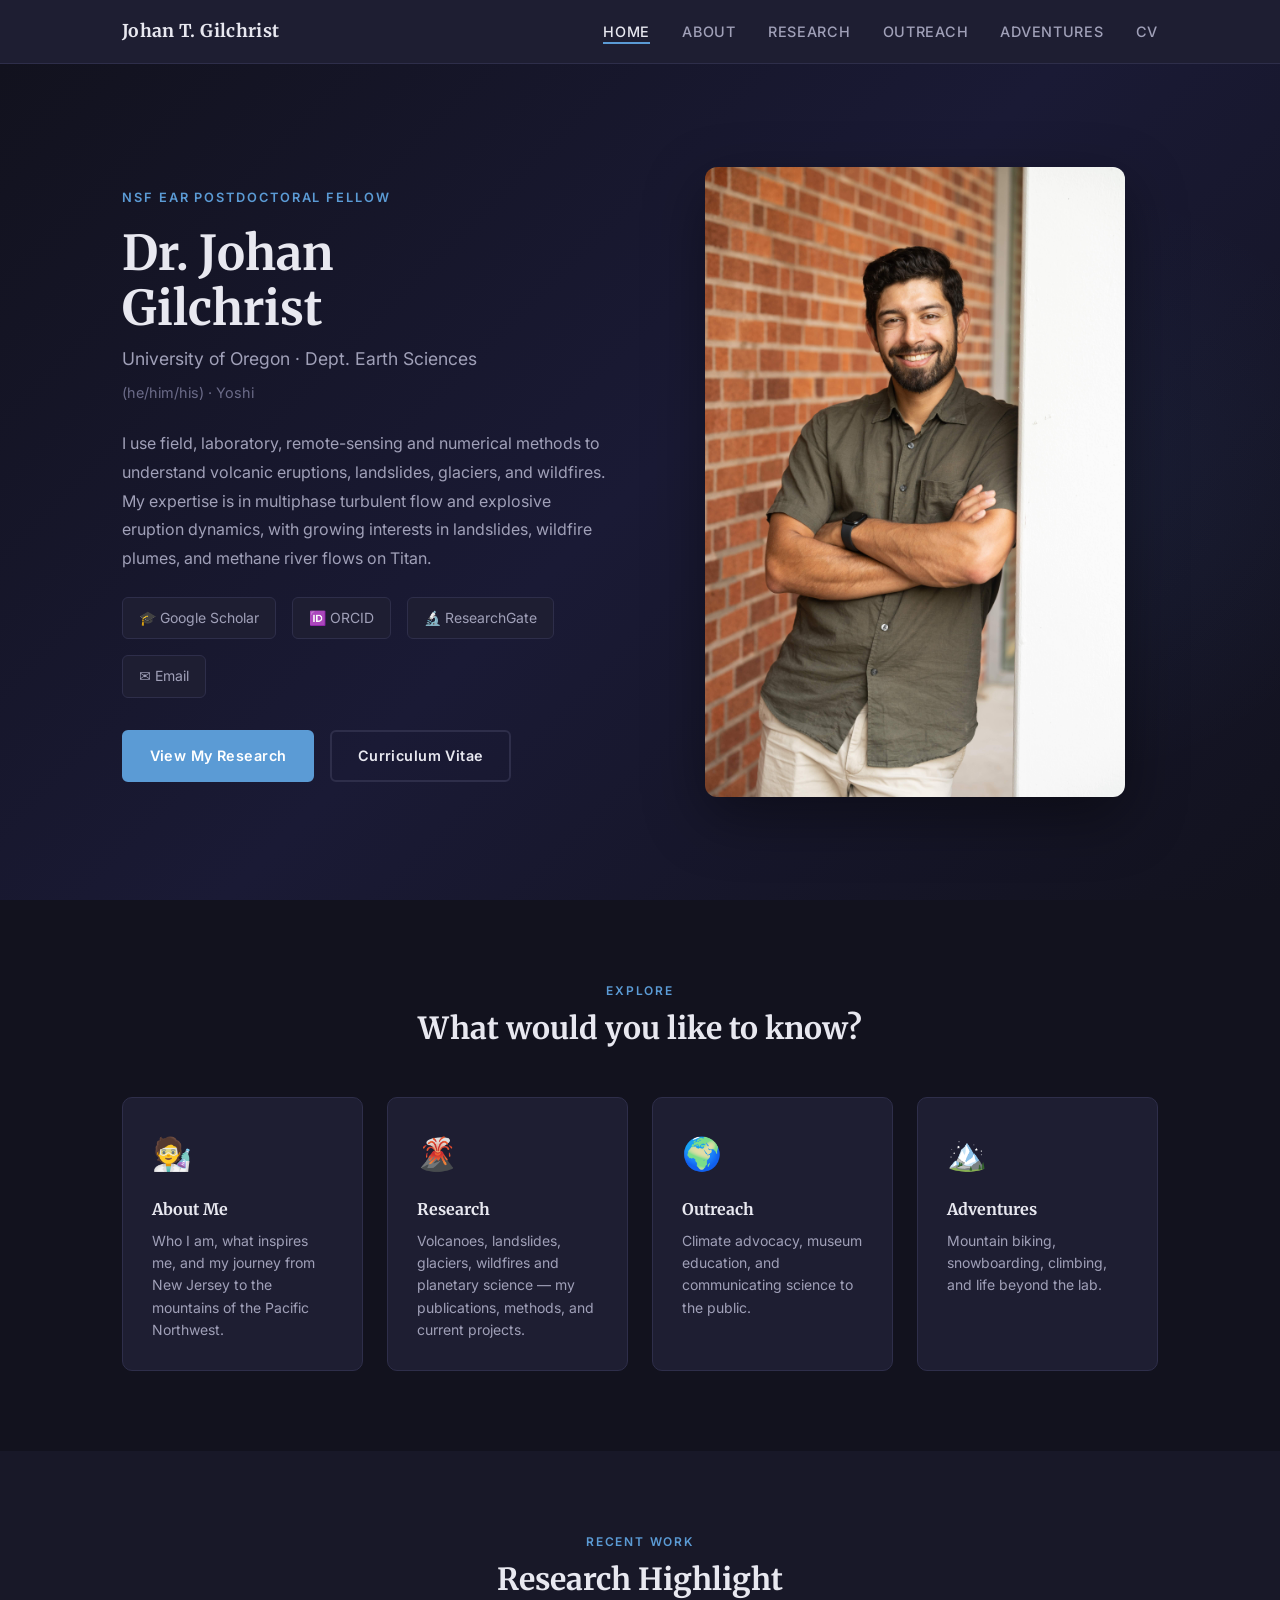
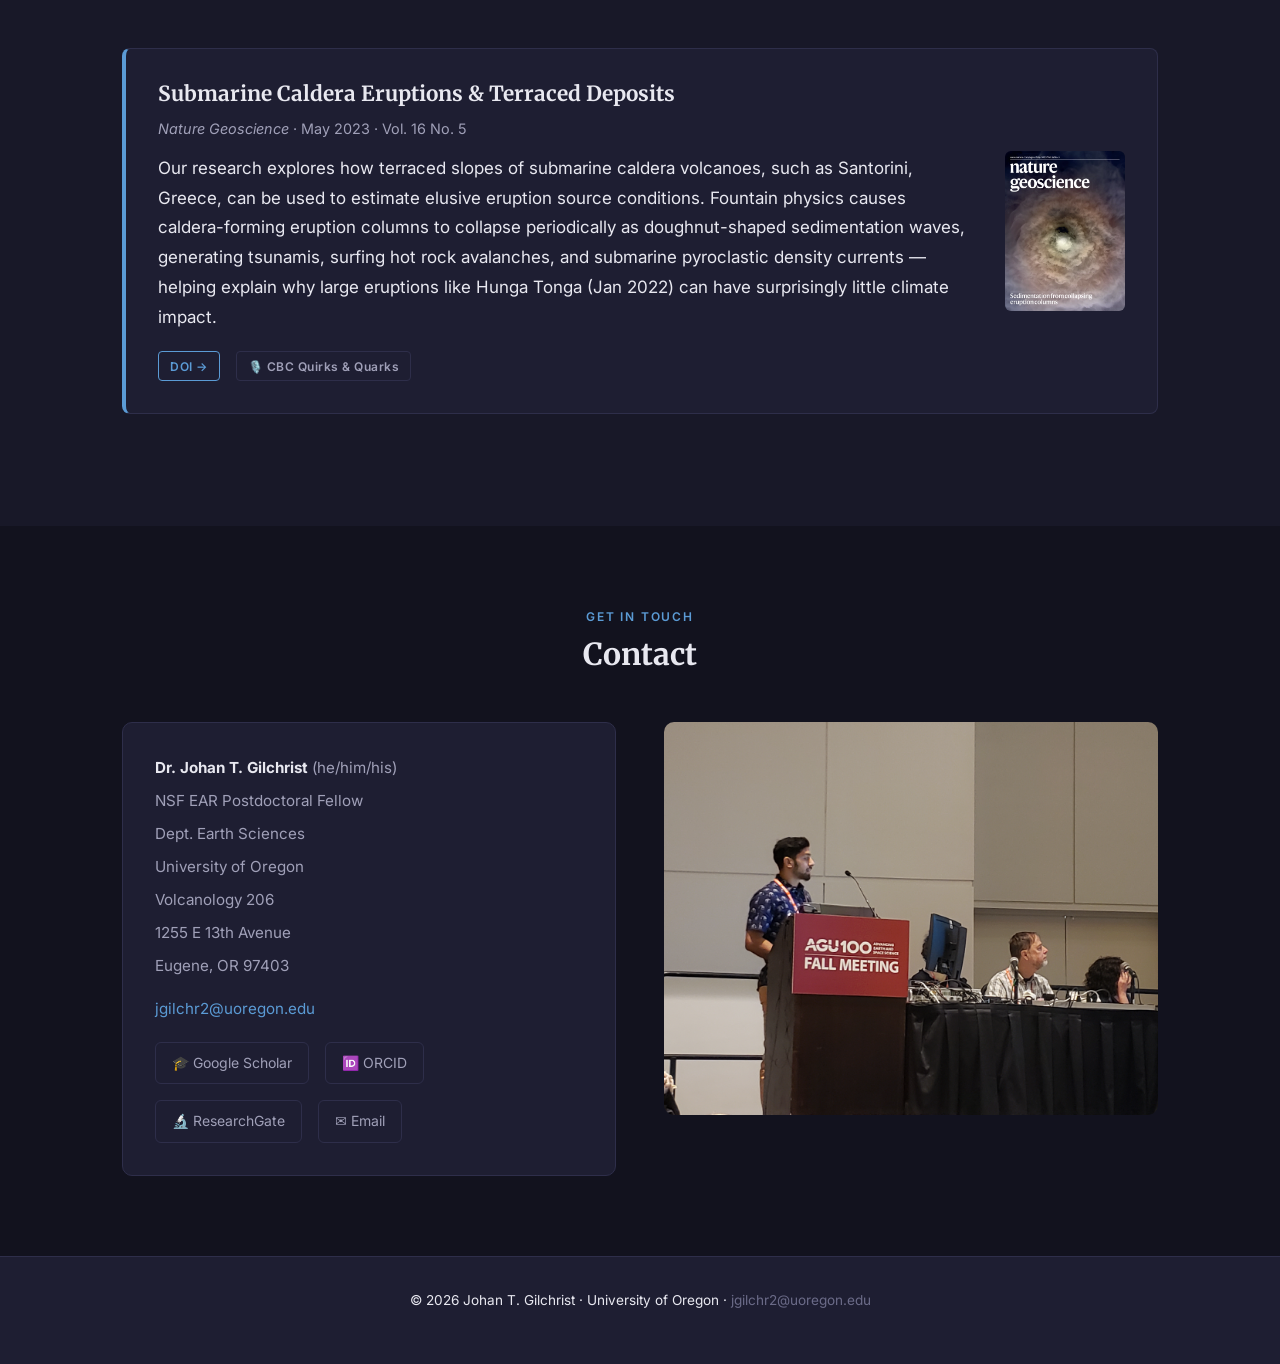
==== index.html @ 76ac452c "Initial website upload" ====
<!DOCTYPE html>
<!-- DOCTYPE tells the browser this is a modern HTML5 document -->
<html lang="en">

<head>
    <!-- The <head> is invisible to visitors — it contains metadata,
         font imports, and links to your CSS stylesheet. -->
    <meta charset="UTF-8">
    <!-- charset=UTF-8 means the page can display any character
         (accents, special symbols, etc.) correctly. -->

    <meta name="viewport" content="width=device-width, initial-scale=1.0">
    <!-- This line is ESSENTIAL for mobile devices. Without it,
         phones would display a tiny zoomed-out desktop version. -->

    <title>Johan T. Gilchrist | Geophysicist | University of Oregon</title>
    <!-- This appears in the browser tab and in Google search results. -->

    <meta name="description" content="Personal website of Dr. Johan T. Gilchrist, NSF EAR Postdoctoral Fellow at the University of Oregon. Research in volcanology, landslides, glaciers, wildfires and planetary science.">
    <!-- This description appears under your name in Google search results. -->

    <!-- Google Fonts — loads two typefaces from the web.
         Inter is clean and modern for body text.
         Merriweather is a readable serif for headings. -->
    <link rel="preconnect" href="https://fonts.googleapis.com">
    <link rel="preconnect" href="https://fonts.gstatic.com" crossorigin>
    <link href="https://fonts.googleapis.com/css2?family=Inter:wght@400;500;600&family=Merriweather:ital,wght@0,700;1,400&display=swap" rel="stylesheet">

    <!-- Your stylesheet — the href path is relative to this HTML file.
         assets/css/style.css means: go into the assets folder,
         then css folder, then load style.css. -->
    <link rel="stylesheet" href="assets/css/style.css">

    <!-- Fade-in animation style (small enough to keep inline here) -->
    <style>
        .fade-in { opacity: 0; transform: translateY(16px); transition: opacity 0.5s, transform 0.5s; }
        .fade-in.visible { opacity: 1; transform: none; }
    </style>
</head>

<body>

    <!-- ===================== NAVIGATION ===================== -->
    <!-- <nav> is a semantic HTML tag — it tells browsers and
         screen readers "this is the site navigation". -->
    <nav class="nav">
        <div class="nav__inner">
            <!-- The logo links back to the home page -->
            <a href="index.html" class="nav__logo">Johan T. Gilchrist</a>

            <!-- Hamburger button (only visible on mobile) -->
            <button class="nav__toggle" aria-label="Toggle navigation">
                <span></span><span></span><span></span>
            </button>

            <!-- <ul> = unordered list, <li> = list item -->
            <ul class="nav__links">
                <li><a href="index.html">Home</a></li>
                <li><a href="about.html">About</a></li>
                <li><a href="research.html">Research</a></li>
                <li><a href="outreach.html">Outreach</a></li>
                <li><a href="adventures.html">Adventures</a></li>
                <li><a href="cv.html">CV</a></li>
            </ul>
        </div>
    </nav>
    <!-- ====================================================== -->


    <!-- ===================== HERO SECTION =================== -->
    <!-- <main> wraps the primary content of the page — good
         for accessibility and SEO. -->
    <main>
        <section class="hero">
            <div class="hero__inner">

                <!-- LEFT COLUMN: Text -->
                <div class="hero__text">
                    <span class="label">NSF EAR Postdoctoral Fellow</span>

                    <h1>Dr. Johan<br>Gilchrist</h1>

                    <p class="subtitle">University of Oregon · Dept. Earth Sciences</p>
                    <p class="subtitle" style="color: var(--text-muted); font-size:0.9rem;">(he/him/his) · Yoshi</p>

                    <p class="bio">
                        I use field, laboratory, remote-sensing and numerical methods to understand
                        volcanic eruptions, landslides, glaciers, and wildfires.
                        My expertise is in multiphase turbulent flow and explosive eruption
                        dynamics, with growing interests in landslides,
                        wildfire plumes, and methane river flows on Titan.
                    </p>

                    <!-- Academic profile links -->
                    <div class="profile-links">
                        <a href="https://scholar.google.com/citations?user=lfhHC2cAAAAJ&hl=en&oi=ao" class="profile-link" target="_blank">
                            🎓 Google Scholar
                        </a>
                        <a href="https://orcid.org/0000-0001-9499-6942" class="profile-link" target="_blank">
                            🆔 ORCID
                        </a>
                        <a href="https://www.researchgate.net/profile/Johan-Gilchrist?ev=hdr_xprf" class="profile-link" target="_blank">
                            🔬 ResearchGate
                        </a>
                        <a href="mailto:jgilchr2@uoregon.edu" class="profile-link">
                            ✉️ Email
                        </a>
                    </div>

                    <div class="hero__cta">
                        <a href="research.html" class="btn btn-primary">View My Research</a>
                        <a href="cv.html" class="btn btn-outline">Curriculum Vitae</a>
                    </div>
                </div>

                <!-- RIGHT COLUMN: Photo -->
                <!-- 🔧 TO DO: Replace the src with your actual photo filename. -->
                <div class="hero__image">
                    <img src="assets/index/Lean_Headshot_UO_Aug2024_sml.jpg"
                         alt="Dr. Johan T. Gilchrist"
                         onerror="this.style.display='none'">
                    <!-- onerror hides the image if the file isn't found yet,
                         so the page still looks clean during development. -->
                </div>

            </div>
        </section>
        <!-- ====================================================== -->


        <!-- ===================== NAVIGATION CARDS ============== -->
        <!-- This section gives visitors a clear "where to go next"
             prompt — one of the key improvements from the review. -->
        <section class="section">
            <div class="container">
                <div class="section-header">
                    <span class="section-label">Explore</span>
                    <h2>What would you like to know?</h2>
                </div>

                <!-- card-grid uses CSS Grid to auto-arrange cards in columns.
                     Each <a> tag is both a link AND the card itself. -->
                <div class="card-grid">
                    <a href="about.html" class="card">
                        <div class="card__icon">🧑‍🔬</div>
                        <div class="card__title">About Me</div>
                        <p class="card__desc">Who I am, what inspires me, and my journey from New Jersey to the mountains of the Pacific Northwest.</p>
                    </a>

                    <a href="research.html" class="card">
                        <div class="card__icon">🌋</div>
                        <div class="card__title">Research</div>
                        <p class="card__desc">Volcanoes, landslides, glaciers, wildfires and planetary science — my publications, methods, and current projects.</p>
                    </a>

                    <a href="outreach.html" class="card">
                        <div class="card__icon">🌍</div>
                        <div class="card__title">Outreach</div>
                        <p class="card__desc">Climate advocacy, museum education, and communicating science to the public.</p>
                    </a>

                    <a href="adventures.html" class="card">
                        <div class="card__icon">🏔️</div>
                        <div class="card__title">Adventures</div>
                        <p class="card__desc">Mountain biking, snowboarding, climbing, and life beyond the lab.</p>
                    </a>
                </div>
            </div>
        </section>
        <!-- ====================================================== -->


        <!-- ===================== RESEARCH HIGHLIGHT ============= -->
        <section class="section section-alt">
            <div class="container">
                <div class="section-header">
                    <span class="section-label">Recent Work</span>
                    <h2>Research Highlight</h2>
                </div>

                <div class="highlight-box">
                    <div>
                        <h3 style="margin-bottom: 0.5rem;">Submarine Caldera Eruptions &amp; Terraced Deposits</h3>
                        <p style="color:var(--text-secondary); font-size:0.9rem; margin-bottom:0.8rem;">
                            <em>Nature Geoscience</em> · May 2023 · Vol. 16 No. 5
                        </p>
                        <p>
                            Our research explores how terraced slopes of submarine caldera volcanoes,
                            such as Santorini, Greece, can be used to estimate elusive eruption source
                            conditions. Fountain physics causes caldera-forming eruption columns to
                            collapse periodically as doughnut-shaped sedimentation waves, generating
                            tsunamis, surfing hot rock avalanches, and submarine pyroclastic density
                            currents — helping explain why large eruptions like Hunga Tonga (Jan 2022)
                            can have surprisingly little climate impact.
                        </p>
                        <div style="display:flex; gap:1rem; flex-wrap:wrap; margin-top:1rem;">
                            <!-- 🔧 TO DO: Replace # with the actual DOI link -->
                            <a href="https://doi.org/10.1038/s41561-023-01160-z" class="pub-badge doi" target="_blank">DOI →</a>
                            <a href="https://www.cbc.ca/radio/quirks/quirks-and-quarks-april-22-2023-1.6817336"
                               class="pub-badge" target="_blank">🎙️ CBC Quirks &amp; Quarks</a>
                        </div>
                    </div>
                    <!-- 🔧 TO DO: Replace with your Nature Geoscience cover image -->
                    <img src="assets/index/NatureGeoscience_SedimentationWavesCover.png"
                         alt="Nature Geoscience May 2023 cover"
                         class="highlight-box__img"
                         onerror="this.style.display='none'">
                </div>
            </div>
        </section>
        <!-- ====================================================== -->


        <!-- ===================== CONTACT ======================== -->
        <section class="section">
            <div class="container">
                <div class="section-header">
                    <span class="section-label">Get in Touch</span>
                    <h2>Contact</h2>
                </div>

                <div style="display: grid; grid-template-columns: 1fr 1fr; gap: 3rem; align-items:start;">
                    <div class="contact-info">
                        <p><strong>Dr. Johan T. Gilchrist</strong> (he/him/his)</p>
                        <p>NSF EAR Postdoctoral Fellow</p>
                        <p>Dept. Earth Sciences</p>
                        <p>University of Oregon</p>
                        <p>Volcanology 206</p>
                        <p>1255 E 13th Avenue</p>
                        <p>Eugene, OR 97403</p>
                        <p style="margin-top:1rem;">
                            <a href="mailto:jgilchr2@uoregon.edu">jgilchr2@uoregon.edu</a>
                        </p>
                        <div class="profile-links" style="margin-top:1.2rem;">
                            <a href="https://scholar.google.com/citations?user=lfhHC2cAAAAJ&hl=en&oi=ao" class="profile-link" target="_blank">
                            🎓 Google Scholar
                            </a>
                            <a href="https://orcid.org/0000-0001-9499-6942" class="profile-link" target="_blank">
                                🆔 ORCID
                            </a>
                            <a href="https://www.researchgate.net/profile/Johan-Gilchrist?ev=hdr_xprf" class="profile-link" target="_blank">
                                🔬 ResearchGate
                            </a>
                            <a href="mailto:jgilchr2@uoregon.edu" class="profile-link">
                                ✉️ Email
                            </a>
                        </div>
                    </div>

                    <div>
                        <img src="assets/index/Yoshi_AGU2019.png"
                             alt="Johan presenting at AGU 2019 Fall Meeting"
                             style="border-radius:10px;"
                             onerror="this.style.display='none'">
                    </div>
                </div>
            </div>
        </section>
        <!-- ====================================================== -->

    </main>


    <!-- ===================== FOOTER ========================= -->
    <footer class="footer">
        <p>© 2026 Johan T. Gilchrist · University of Oregon ·
            <a href="mailto:jgilchr2@uoregon.edu">jgilchr2@uoregon.edu</a>
        </p>
    </footer>
    <!-- ====================================================== -->


    <!-- JavaScript is loaded at the BOTTOM of the body.
         This is intentional — the HTML loads first so visitors
         see content immediately, then JS enhances it. -->
    <script src="assets/js/main.js"></script>

</body>
</html>
---- assets/css/style.css ----
/* ============================================================
   JOHAN GILCHRIST — Personal Website Stylesheet
   ============================================================
   CSS works in "rules" — each rule picks an element (called a
   "selector") and sets properties on it. For example:
       body { background-color: #1c1c2e; }
   picks the whole page body and sets its background color.
   ============================================================ */

/* --- 1. GLOBAL DEFAULTS ---
   These apply to every single element on every page.
   The * selector means "everything". Box-sizing: border-box
   makes sizing more predictable (padding doesn't add extra width). */
*, *::before, *::after {
    box-sizing: border-box;
    margin: 0;
    padding: 0;
}

/* --- 2. ROOT VARIABLES ---
   CSS variables (--variable-name) let you define colors/sizes
   once and reuse them everywhere. Change one line here →
   updates the whole site. */
:root {
    --bg-dark:       #12121e;   /* main page background */
    --bg-card:       #1e1e32;   /* cards, nav background */
    --bg-section:    #181828;   /* alternating sections */
    --accent:        #5b9bd5;   /* links, highlights (blue) */
    --accent-hover:  #7db8e8;   /* accent on hover */
    --text-primary:  #e8e8f0;   /* main body text */
    --text-secondary:#a0a0b8;   /* subtitles, captions */
    --text-muted:    #6b6b88;   /* very subtle text */
    --border:        #2e2e4a;   /* subtle dividing lines */
    --shadow:        rgba(0, 0, 0, 0.4);

    --font-body:     'Inter', system-ui, -apple-system, sans-serif;
    --font-heading:  'Merriweather', Georgia, serif;

    --max-width:     1100px;    /* max content width */
    --nav-height:    64px;
}

/* --- 3. BASE ELEMENTS --- */
html {
    scroll-behavior: smooth; /* smooth scrolling when clicking anchor links */
}

body {
    background-color: var(--bg-dark);
    color: var(--text-primary);
    font-family: var(--font-body);
    font-size: 17px;
    line-height: 1.75;
    /* Note: NO text-align: justify — we use the default (left)
       for better readability. Justified text creates uneven
       word spacing ("rivers of white space"). */
}

h1, h2, h3, h4 {
    font-family: var(--font-heading);
    font-weight: 700;
    line-height: 1.3;
    color: var(--text-primary);
}

h1 { font-size: 2.6rem; }
h2 { font-size: 1.9rem; margin-bottom: 1rem; }
h3 { font-size: 1.3rem; margin-bottom: 0.5rem; }

p {
    margin-bottom: 1.2rem;
    color: var(--text-primary);
}

a {
    color: var(--accent);
    text-decoration: none;
    transition: color 0.2s; /* smooth color change on hover */
}
a:hover {
    color: var(--accent-hover);
    text-decoration: underline;
}

img {
    max-width: 100%;    /* images never overflow their container */
    height: auto;
    display: block;
    border-radius: 6px;
}

/* --- 4. LAYOUT UTILITIES ---
   .container limits content width and centers it. */
.container {
    max-width: var(--max-width);
    margin: 0 auto;
    padding: 0 2rem;
}

.section {
    padding: 5rem 0;
}

.section-alt {
    background-color: var(--bg-section);
}

/* --- 5. NAVIGATION ---
   position: sticky keeps the nav visible as you scroll.
   z-index: 100 keeps it above other content. */
.nav {
    position: sticky;
    top: 0;
    z-index: 100;
    background-color: var(--bg-card);
    border-bottom: 1px solid var(--border);
    height: var(--nav-height);
    display: flex;
    align-items: center;
}

.nav__inner {
    max-width: var(--max-width);
    margin: 0 auto;
    padding: 0 2rem;
    width: 100%;
    display: flex;
    justify-content: space-between; /* logo left, links right */
    align-items: center;
}

.nav__logo {
    font-family: var(--font-heading);
    font-size: 1.1rem;
    color: var(--text-primary);
    text-decoration: none;
    font-weight: 700;
    letter-spacing: 0.02em;
}
.nav__logo:hover { color: var(--accent); text-decoration: none; }

.nav__links {
    display: flex;
    list-style: none;
    gap: 2rem;
}

.nav__links a {
    color: var(--text-secondary);
    font-size: 0.9rem;
    letter-spacing: 0.05em;
    text-transform: uppercase;
    font-weight: 500;
    padding-bottom: 2px;
    border-bottom: 2px solid transparent;
    transition: color 0.2s, border-color 0.2s;
    text-decoration: none;
}

.nav__links a:hover,
.nav__links a.active {
    color: var(--text-primary);
    border-bottom-color: var(--accent);
    text-decoration: none;
}

/* Hamburger menu button (hidden on desktop) */
.nav__toggle {
    display: none;
    background: none;
    border: none;
    cursor: pointer;
    padding: 4px;
}
.nav__toggle span {
    display: block;
    width: 24px;
    height: 2px;
    background: var(--text-primary);
    margin: 5px 0;
    transition: transform 0.3s, opacity 0.3s;
}

/* --- 6. HERO SECTION (home page top) --- */
.hero {
    min-height: calc(100vh - var(--nav-height));
    display: flex;
    align-items: center;
    background: linear-gradient(135deg, #12121e 0%, #1a1a35 50%, #12121e 100%);
    position: relative;
    overflow: hidden;
}

/* Subtle decorative background circle */
.hero::before {
    content: '';
    position: absolute;
    width: 600px;
    height: 600px;
    border-radius: 50%;
    background: radial-gradient(circle, rgba(91,155,213,0.06) 0%, transparent 70%);
    right: -100px;
    top: 50%;
    transform: translateY(-50%);
    pointer-events: none;
}

.hero__inner {
    display: grid;
    grid-template-columns: 1fr 1fr; /* two equal columns */
    gap: 4rem;
    align-items: center;
    max-width: var(--max-width);
    margin: 0 auto;
    padding: 4rem 2rem;
}

.hero__text .label {
    display: inline-block;
    font-size: 0.8rem;
    letter-spacing: 0.15em;
    text-transform: uppercase;
    color: var(--accent);
    margin-bottom: 1rem;
    font-weight: 600;
}

.hero__text h1 {
    font-size: 3rem;
    margin-bottom: 0.5rem;
    line-height: 1.15;
}

.hero__text .subtitle {
    font-size: 1.1rem;
    color: var(--text-secondary);
    margin-bottom: 0.3rem;
}

.hero__text .bio {
    margin-top: 1.5rem;
    font-size: 1rem;
    color: var(--text-secondary);
    line-height: 1.8;
}

.hero__cta {
    display: flex;
    gap: 1rem;
    margin-top: 2rem;
    flex-wrap: wrap;
}

.hero__image {
    position: relative;
}

.hero__image img {
    width: 100%;
    max-width: 420px;
    border-radius: 12px;
    box-shadow: 0 20px 60px var(--shadow);
    margin: 0 auto;
}

/* --- 7. BUTTONS --- */
.btn {
    display: inline-block;
    padding: 0.7rem 1.6rem;
    border-radius: 6px;
    font-size: 0.9rem;
    font-weight: 600;
    letter-spacing: 0.03em;
    cursor: pointer;
    transition: all 0.2s;
    text-decoration: none;
}

.btn-primary {
    background-color: var(--accent);
    color: #fff;
    border: 2px solid var(--accent);
}
.btn-primary:hover {
    background-color: var(--accent-hover);
    border-color: var(--accent-hover);
    color: #fff;
    text-decoration: none;
    transform: translateY(-1px);
    box-shadow: 0 4px 15px rgba(91,155,213,0.3);
}

.btn-outline {
    background: transparent;
    color: var(--text-primary);
    border: 2px solid var(--border);
}
.btn-outline:hover {
    border-color: var(--accent);
    color: var(--accent);
    text-decoration: none;
    transform: translateY(-1px);
}

/* --- 8. CARDS (used for nav cards on home, research items, etc.) --- */
.card-grid {
    display: grid;
    grid-template-columns: repeat(auto-fit, minmax(240px, 1fr));
    gap: 1.5rem;
    margin-top: 2rem;
}

.card {
    background-color: var(--bg-card);
    border: 1px solid var(--border);
    border-radius: 10px;
    padding: 1.8rem;
    transition: transform 0.2s, border-color 0.2s, box-shadow 0.2s;
    text-decoration: none;
    display: block;
    color: var(--text-primary);
}
.card:hover {
    transform: translateY(-3px);
    border-color: var(--accent);
    box-shadow: 0 8px 30px var(--shadow);
    text-decoration: none;
    color: var(--text-primary);
}

.card__icon {
    font-size: 2rem;
    margin-bottom: 0.8rem;
}

.card__title {
    font-size: 1rem;
    font-weight: 700;
    margin-bottom: 0.4rem;
    font-family: var(--font-heading);
}

.card__desc {
    font-size: 0.875rem;
    color: var(--text-secondary);
    line-height: 1.6;
    margin: 0;
}

/* --- 9. SECTION HEADINGS --- */
.section-header {
    text-align: center;
    margin-bottom: 3rem;
}

.section-header h2 {
    margin-bottom: 0.5rem;
}

.section-header p {
    color: var(--text-secondary);
    max-width: 600px;
    margin: 0 auto;
}

.section-label {
    display: block;
    font-size: 0.75rem;
    letter-spacing: 0.15em;
    text-transform: uppercase;
    color: var(--accent);
    font-weight: 600;
    margin-bottom: 0.5rem;
}

/* --- 10. HIGHLIGHT BOX (e.g. research publication) --- */
.highlight-box {
    background: var(--bg-card);
    border: 1px solid var(--border);
    border-left: 4px solid var(--accent);
    border-radius: 8px;
    padding: 2rem;
    display: grid;
    grid-template-columns: 1fr auto;
    gap: 2rem;
    align-items: center;
    margin-bottom: 2rem;
}

.highlight-box__img {
    width: 120px;
    border-radius: 6px;
}

/* --- 11. PUBLICATIONS LIST --- */
.pub-list {
    list-style: none;
    padding: 0;
}

.pub-item {
    background: var(--bg-card);
    border: 1px solid var(--border);
    border-radius: 8px;
    padding: 1.5rem;
    margin-bottom: 1rem;
    transition: border-color 0.2s;
}

.pub-item:hover {
    border-color: var(--accent);
}

.pub-item__title {
    font-weight: 600;
    color: var(--text-primary);
    margin-bottom: 0.3rem;
    line-height: 1.4;
}

.pub-item__authors {
    font-size: 0.875rem;
    color: var(--text-secondary);
    margin-bottom: 0.3rem;
}

.pub-item__journal {
    font-size: 0.875rem;
    color: var(--accent);
    font-style: italic;
    margin-bottom: 0.5rem;
}

.pub-item__links {
    display: flex;
    gap: 0.8rem;
    flex-wrap: wrap;
}

.pub-badge {
    display: inline-block;
    padding: 0.2rem 0.7rem;
    border-radius: 4px;
    font-size: 0.75rem;
    font-weight: 600;
    letter-spacing: 0.04em;
    text-decoration: none;
    border: 1px solid var(--border);
    color: var(--text-secondary);
    transition: all 0.2s;
}

.pub-badge:hover {
    border-color: var(--accent);
    color: var(--accent);
    text-decoration: none;
}

.pub-badge.doi { border-color: var(--accent); color: var(--accent); }

/* --- 12. PROFILE LINKS (Google Scholar, ORCID, etc.) --- */
.profile-links {
    display: flex;
    gap: 1rem;
    flex-wrap: wrap;
    margin-top: 1.5rem;
}

.profile-link {
    display: inline-flex;
    align-items: center;
    gap: 0.4rem;
    padding: 0.5rem 1rem;
    background: var(--bg-card);
    border: 1px solid var(--border);
    border-radius: 6px;
    font-size: 0.875rem;
    color: var(--text-secondary);
    text-decoration: none;
    transition: all 0.2s;
}

.profile-link:hover {
    border-color: var(--accent);
    color: var(--accent);
    text-decoration: none;
}

/* --- 13. PHOTO GRID (adventures page) --- */
.photo-grid {
    display: grid;
    grid-template-columns: repeat(2, 1fr);
    gap: 1.2rem;
}

.photo-grid__item img {
    width: 100%;
    height: 280px;
    object-fit: cover; /* crops image to fill space without stretching */
    border-radius: 8px;
}

.photo-grid__caption {
    font-size: 0.8rem;
    color: var(--text-muted);
    margin-top: 0.4rem;
    line-height: 1.5;
}

/* --- 14. QUOTE BLOCK --- */
blockquote {
    border-left: 4px solid var(--accent);
    padding: 1rem 1.5rem;
    margin: 2rem 0;
    background: var(--bg-card);
    border-radius: 0 8px 8px 0;
}

blockquote p {
    font-size: 1.1rem;
    font-style: italic;
    color: var(--text-primary);
    margin-bottom: 0.5rem;
}

blockquote cite {
    font-size: 0.875rem;
    color: var(--text-muted);
    font-style: normal;
}

/* --- 15. TWO-COLUMN TEXT+IMAGE LAYOUT --- */
.content-grid {
    display: grid;
    grid-template-columns: 1fr 1fr;
    gap: 3rem;
    align-items: start;
    margin-bottom: 3rem;
}

.content-grid.reverse {
    direction: rtl; /* flips column order for alternating layout */
}

.content-grid.reverse > * {
    direction: ltr; /* restore normal text direction inside */
}

/* --- 16. CONTACT SECTION --- */
.contact-info {
    background: var(--bg-card);
    border: 1px solid var(--border);
    border-radius: 10px;
    padding: 2rem;
    max-width: 500px;
}

.contact-info p {
    margin-bottom: 0.4rem;
    color: var(--text-secondary);
    font-size: 0.95rem;
}

.contact-info strong {
    color: var(--text-primary);
}

/* --- 17. FOOTER --- */
.footer {
    background: var(--bg-card);
    border-top: 1px solid var(--border);
    padding: 2rem;
    text-align: center;
    color: var(--text-muted);
    font-size: 0.85rem;
}

.footer a { color: var(--text-muted); }
.footer a:hover { color: var(--accent); text-decoration: none; }

/* --- 18. RESPONSIVE (MOBILE) ---
   @media rules apply styles ONLY when the screen is smaller
   than the specified width. This makes the site look good
   on phones too. */
@media (max-width: 768px) {
    h1 { font-size: 2rem; }
    h2 { font-size: 1.5rem; }

    .hero__inner {
        grid-template-columns: 1fr; /* stack vertically on mobile */
        gap: 2rem;
        text-align: center;
    }

    .hero__image { order: -1; } /* photo above text on mobile */

    .hero__text h1 { font-size: 2.2rem; }

    .hero__cta { justify-content: center; }

    .content-grid {
        grid-template-columns: 1fr;
    }

    .photo-grid {
        grid-template-columns: 1fr;
    }

    .highlight-box {
        grid-template-columns: 1fr;
    }

    /* Mobile nav */
    .nav__links {
        display: none;
        position: absolute;
        top: var(--nav-height);
        left: 0;
        right: 0;
        background: var(--bg-card);
        flex-direction: column;
        gap: 0;
        border-bottom: 1px solid var(--border);
    }

    .nav__links.open {
        display: flex;
    }

    .nav__links li a {
        display: block;
        padding: 1rem 2rem;
        border-bottom: 1px solid var(--border);
    }

    .nav__toggle { display: block; }
}
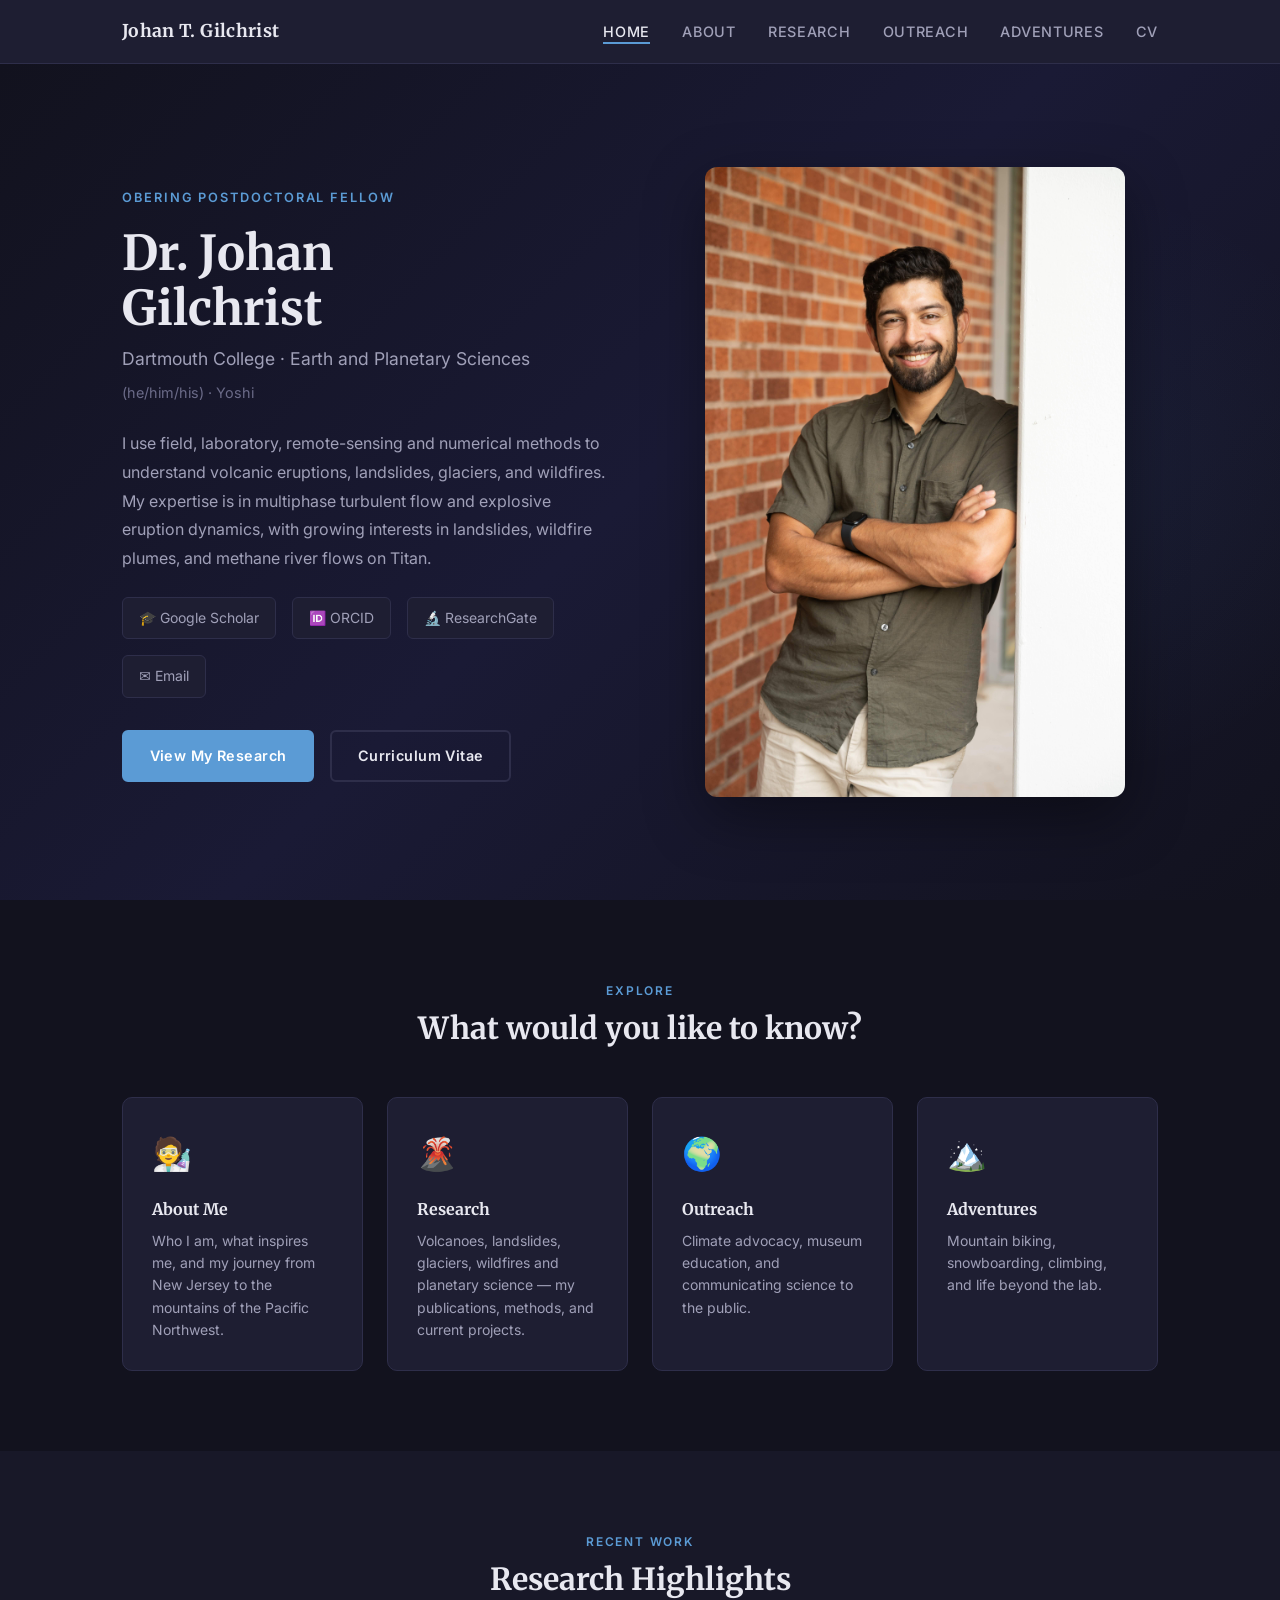
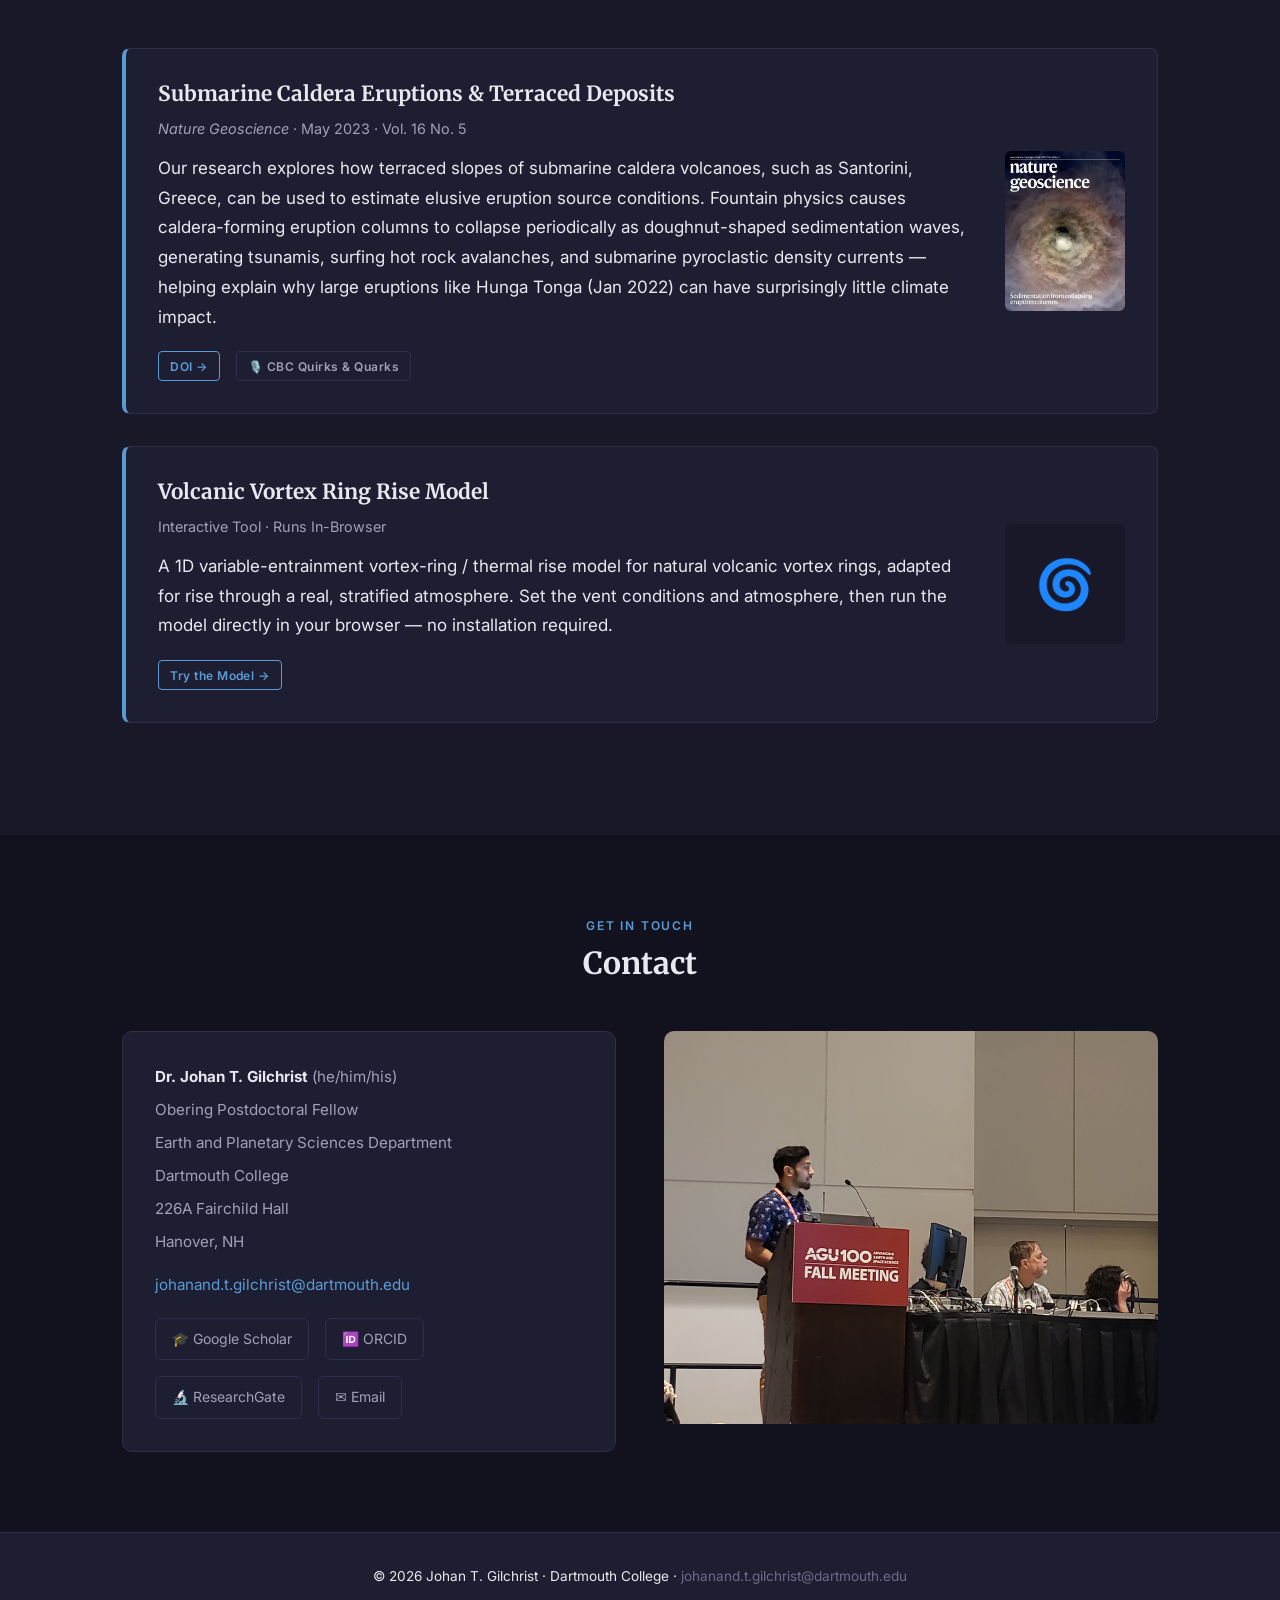
==== commit f1158fc1: "Update institution to Dartmouth and highlight VVR model on homepage" ====
--- a/index.html
+++ b/index.html
@@ -13,10 +13,10 @@
     <!-- This line is ESSENTIAL for mobile devices. Without it,
          phones would display a tiny zoomed-out desktop version. -->
 
-    <title>Johan T. Gilchrist | Geophysicist | University of Oregon</title>
+    <title>Johan T. Gilchrist | Geophysicist | Dartmouth College</title>
     <!-- This appears in the browser tab and in Google search results. -->
 
-    <meta name="description" content="Personal website of Dr. Johan T. Gilchrist, NSF EAR Postdoctoral Fellow at the University of Oregon. Research in volcanology, landslides, glaciers, wildfires and planetary science.">
+    <meta name="description" content="Personal website of Dr. Johan T. Gilchrist, Obering Postdoctoral Fellow at Dartmouth College. Research in volcanology, landslides, glaciers, wildfires and planetary science.">
     <!-- This description appears under your name in Google search results. -->
 
     <!-- Google Fonts — loads two typefaces from the web.
@@ -76,11 +76,11 @@
 
                 <!-- LEFT COLUMN: Text -->
                 <div class="hero__text">
-                    <span class="label">NSF EAR Postdoctoral Fellow</span>
+                    <span class="label">Obering Postdoctoral Fellow</span>
 
                     <h1>Dr. Johan<br>Gilchrist</h1>
 
-                    <p class="subtitle">University of Oregon · Dept. Earth Sciences</p>
+                    <p class="subtitle">Dartmouth College · Earth and Planetary Sciences</p>
                     <p class="subtitle" style="color: var(--text-muted); font-size:0.9rem;">(he/him/his) · Yoshi</p>
 
                     <p class="bio">
@@ -102,7 +102,7 @@
                         <a href="https://www.researchgate.net/profile/Johan-Gilchrist?ev=hdr_xprf" class="profile-link" target="_blank">
                             🔬 ResearchGate
                         </a>
-                        <a href="mailto:jgilchr2@uoregon.edu" class="profile-link">
+                        <a href="mailto:johanand.t.gilchrist@dartmouth.edu" class="profile-link">
                             ✉️ Email
                         </a>
                     </div>
@@ -175,7 +175,7 @@
             <div class="container">
                 <div class="section-header">
                     <span class="section-label">Recent Work</span>
-                    <h2>Research Highlight</h2>
+                    <h2>Research Highlights</h2>
                 </div>
 
                 <div class="highlight-box">
@@ -206,6 +206,27 @@
                          class="highlight-box__img"
                          onerror="this.style.display='none'">
                 </div>
+
+                <div class="highlight-box">
+                    <div>
+                        <h3 style="margin-bottom: 0.5rem;">Volcanic Vortex Ring Rise Model</h3>
+                        <p style="color:var(--text-secondary); font-size:0.9rem; margin-bottom:0.8rem;">
+                            Interactive Tool · Runs In-Browser
+                        </p>
+                        <p>
+                            A 1D variable-entrainment vortex-ring / thermal rise model for natural
+                            volcanic vortex rings, adapted for rise through a real, stratified
+                            atmosphere. Set the vent conditions and atmosphere, then run the model
+                            directly in your browser — no installation required.
+                        </p>
+                        <div style="display:flex; gap:1rem; flex-wrap:wrap; margin-top:1rem;">
+                            <a href="research/Volcanology/VolcanicVortexRingModel/model.html" class="pub-badge doi">Try the Model →</a>
+                        </div>
+                    </div>
+                    <div class="highlight-box__img" style="width:120px; height:120px; display:flex; align-items:center; justify-content:center; font-size:3rem; background:var(--bg-section); border-radius:6px;">
+                        🌀
+                    </div>
+                </div>
             </div>
         </section>
         <!-- ====================================================== -->
@@ -222,14 +243,13 @@
                 <div style="display: grid; grid-template-columns: 1fr 1fr; gap: 3rem; align-items:start;">
                     <div class="contact-info">
                         <p><strong>Dr. Johan T. Gilchrist</strong> (he/him/his)</p>
-                        <p>NSF EAR Postdoctoral Fellow</p>
-                        <p>Dept. Earth Sciences</p>
-                        <p>University of Oregon</p>
-                        <p>Volcanology 206</p>
-                        <p>1255 E 13th Avenue</p>
-                        <p>Eugene, OR 97403</p>
+                        <p>Obering Postdoctoral Fellow</p>
+                        <p>Earth and Planetary Sciences Department</p>
+                        <p>Dartmouth College</p>
+                        <p>226A Fairchild Hall</p>
+                        <p>Hanover, NH</p>
                         <p style="margin-top:1rem;">
-                            <a href="mailto:jgilchr2@uoregon.edu">jgilchr2@uoregon.edu</a>
+                            <a href="mailto:johanand.t.gilchrist@dartmouth.edu">johanand.t.gilchrist@dartmouth.edu</a>
                         </p>
                         <div class="profile-links" style="margin-top:1.2rem;">
                             <a href="https://scholar.google.com/citations?user=lfhHC2cAAAAJ&hl=en&oi=ao" class="profile-link" target="_blank">
@@ -241,7 +261,7 @@
                             <a href="https://www.researchgate.net/profile/Johan-Gilchrist?ev=hdr_xprf" class="profile-link" target="_blank">
                                 🔬 ResearchGate
                             </a>
-                            <a href="mailto:jgilchr2@uoregon.edu" class="profile-link">
+                            <a href="mailto:johanand.t.gilchrist@dartmouth.edu" class="profile-link">
                                 ✉️ Email
                             </a>
                         </div>
@@ -263,8 +283,8 @@
 
     <!-- ===================== FOOTER ========================= -->
     <footer class="footer">
-        <p>© 2026 Johan T. Gilchrist · University of Oregon ·
-            <a href="mailto:jgilchr2@uoregon.edu">jgilchr2@uoregon.edu</a>
+        <p>© 2026 Johan T. Gilchrist · Dartmouth College ·
+            <a href="mailto:johanand.t.gilchrist@dartmouth.edu">johanand.t.gilchrist@dartmouth.edu</a>
         </p>
     </footer>
     <!-- ====================================================== -->
--- a/assets/css/style.css
+++ b/assets/css/style.css
@@ -89,6 +89,10 @@
     border-radius: 6px;
 }
 
+figcaption {
+    font-size: 0.9rem;
+}
+
 /* --- 4. LAYOUT UTILITIES ---
    .container limits content width and centers it. */
 .container {
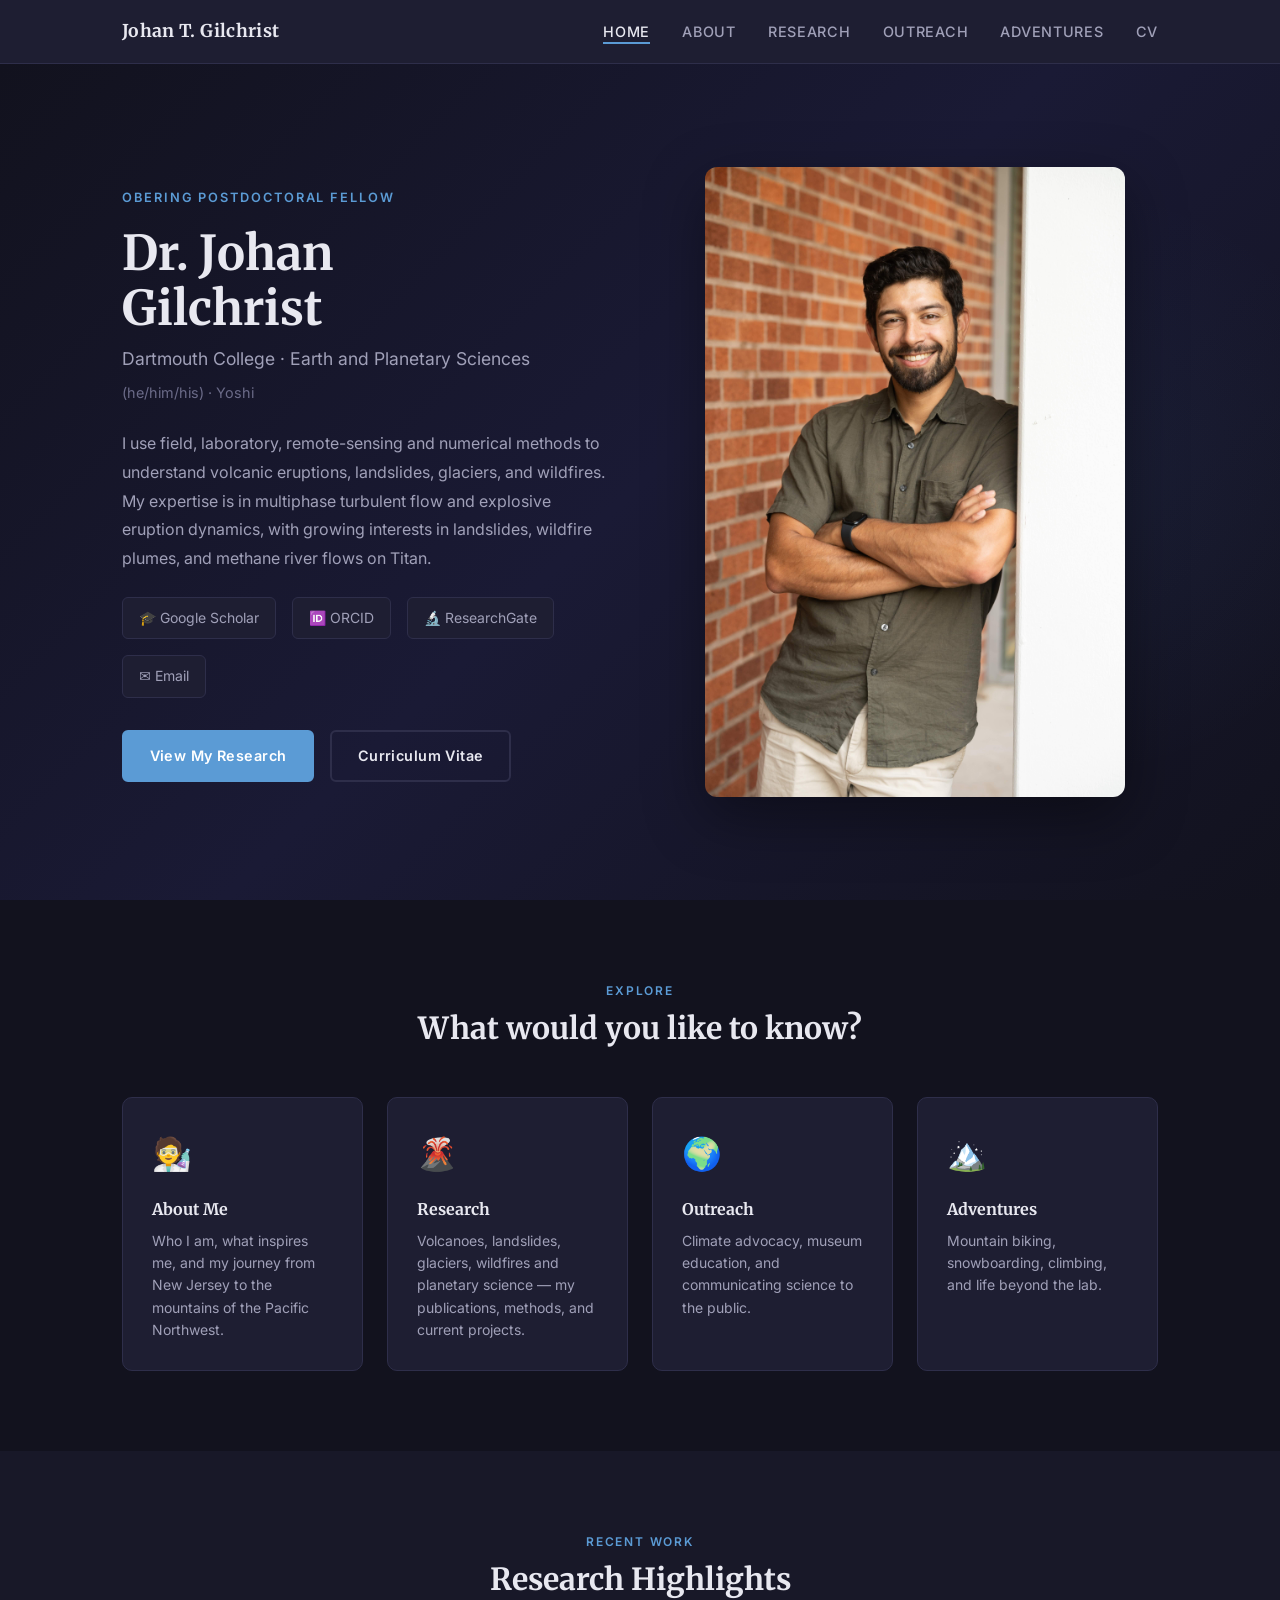
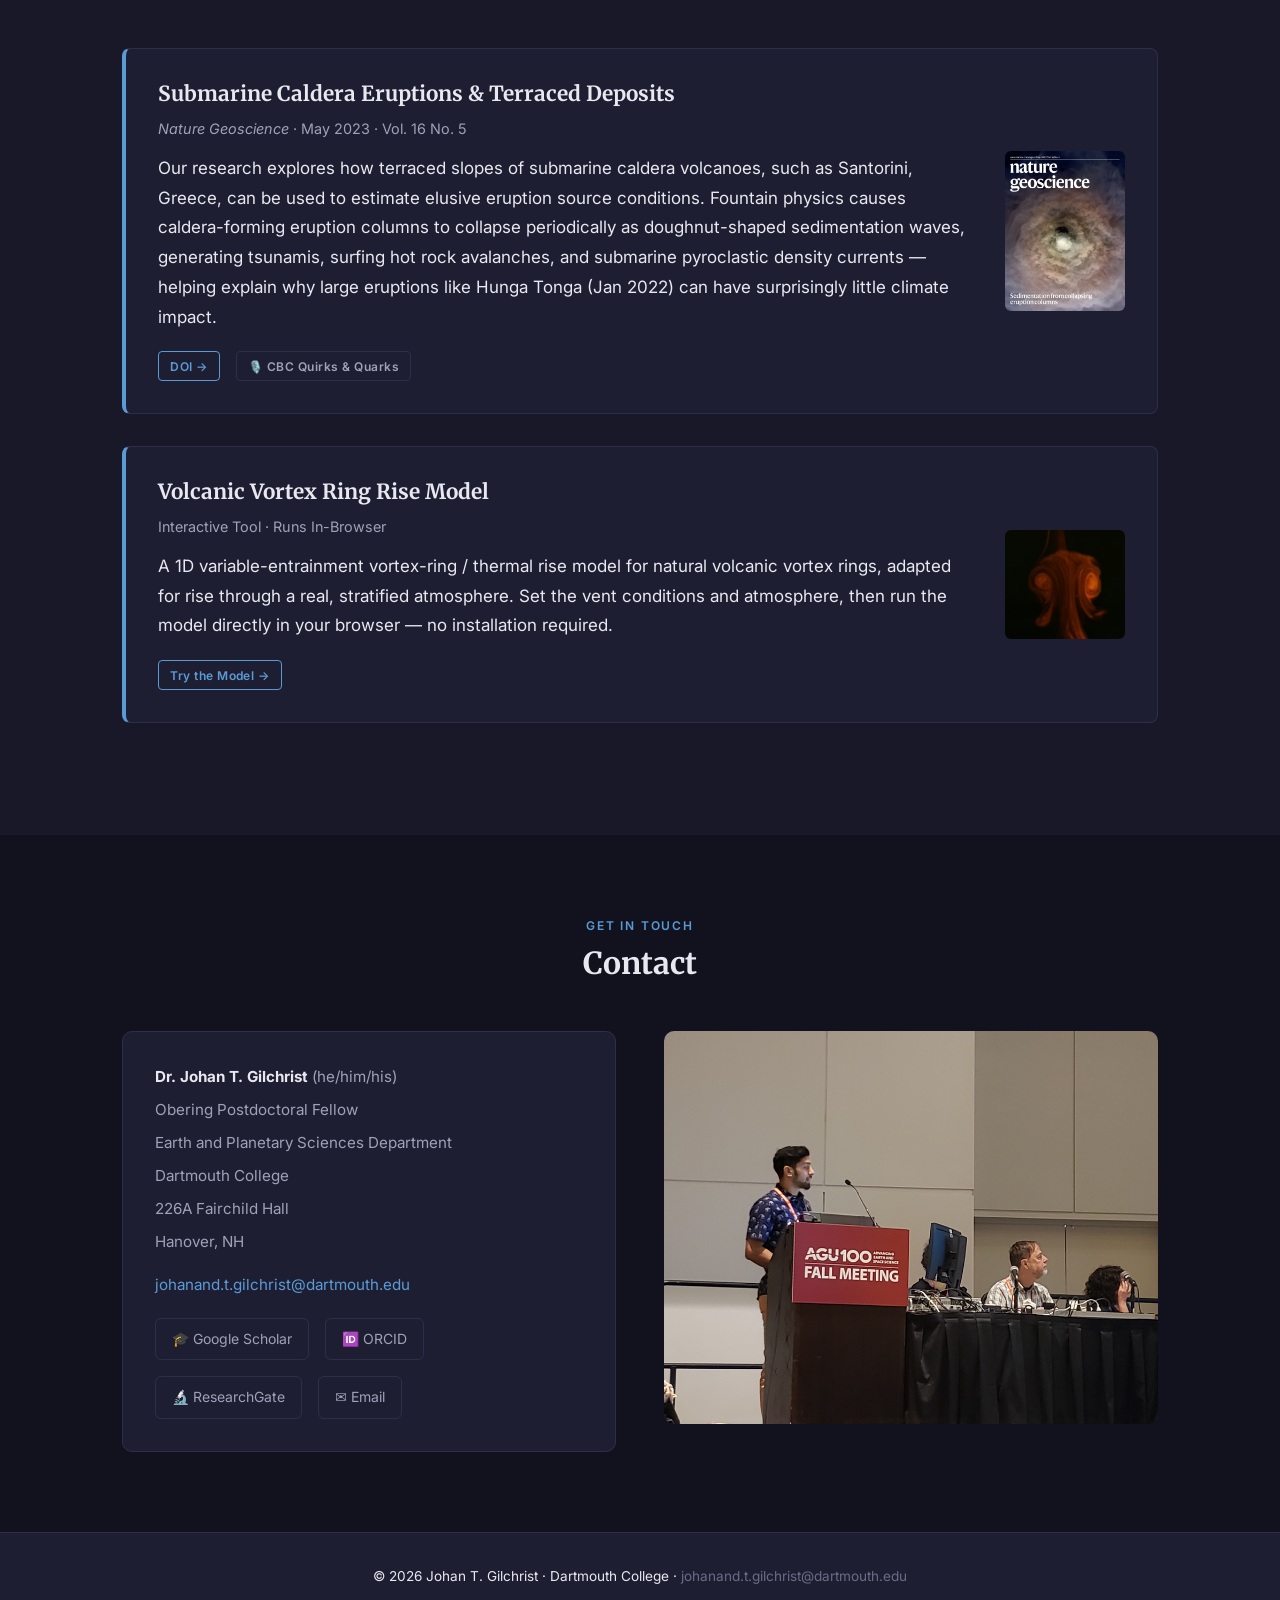
==== commit b08bc916: "Update About page and image for VVR model box" ====
--- a/index.html
+++ b/index.html
@@ -223,9 +223,10 @@
                             <a href="research/Volcanology/VolcanicVortexRingModel/model.html" class="pub-badge doi">Try the Model →</a>
                         </div>
                     </div>
-                    <div class="highlight-box__img" style="width:120px; height:120px; display:flex; align-items:center; justify-content:center; font-size:3rem; background:var(--bg-section); border-radius:6px;">
-                        🌀
-                    </div>
+                    <img src="assets/research/volcanology/Exp79_FirstVortexRing.jpg"
+                         alt="Vortex ring from laboratory experiment Exp79"
+                         class="highlight-box__img"
+                         onerror="this.style.display='none'">
                 </div>
             </div>
         </section>
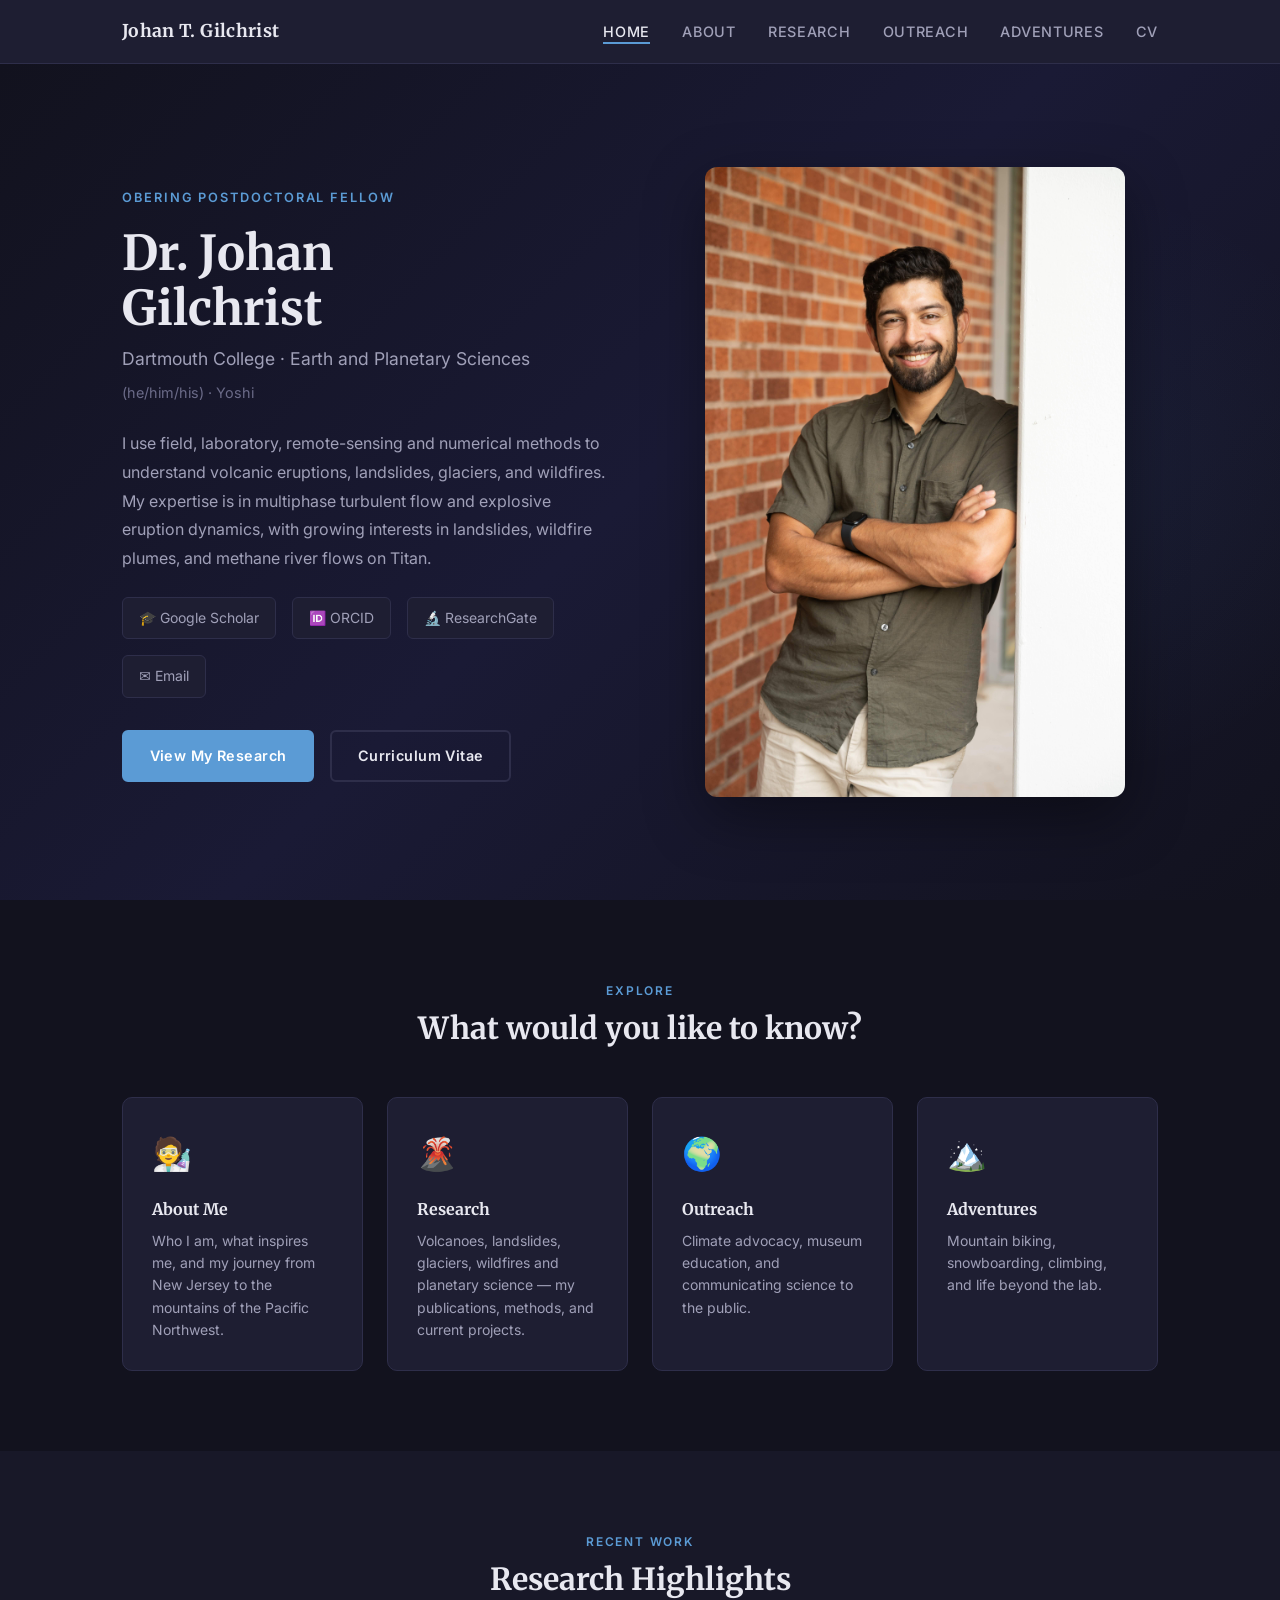
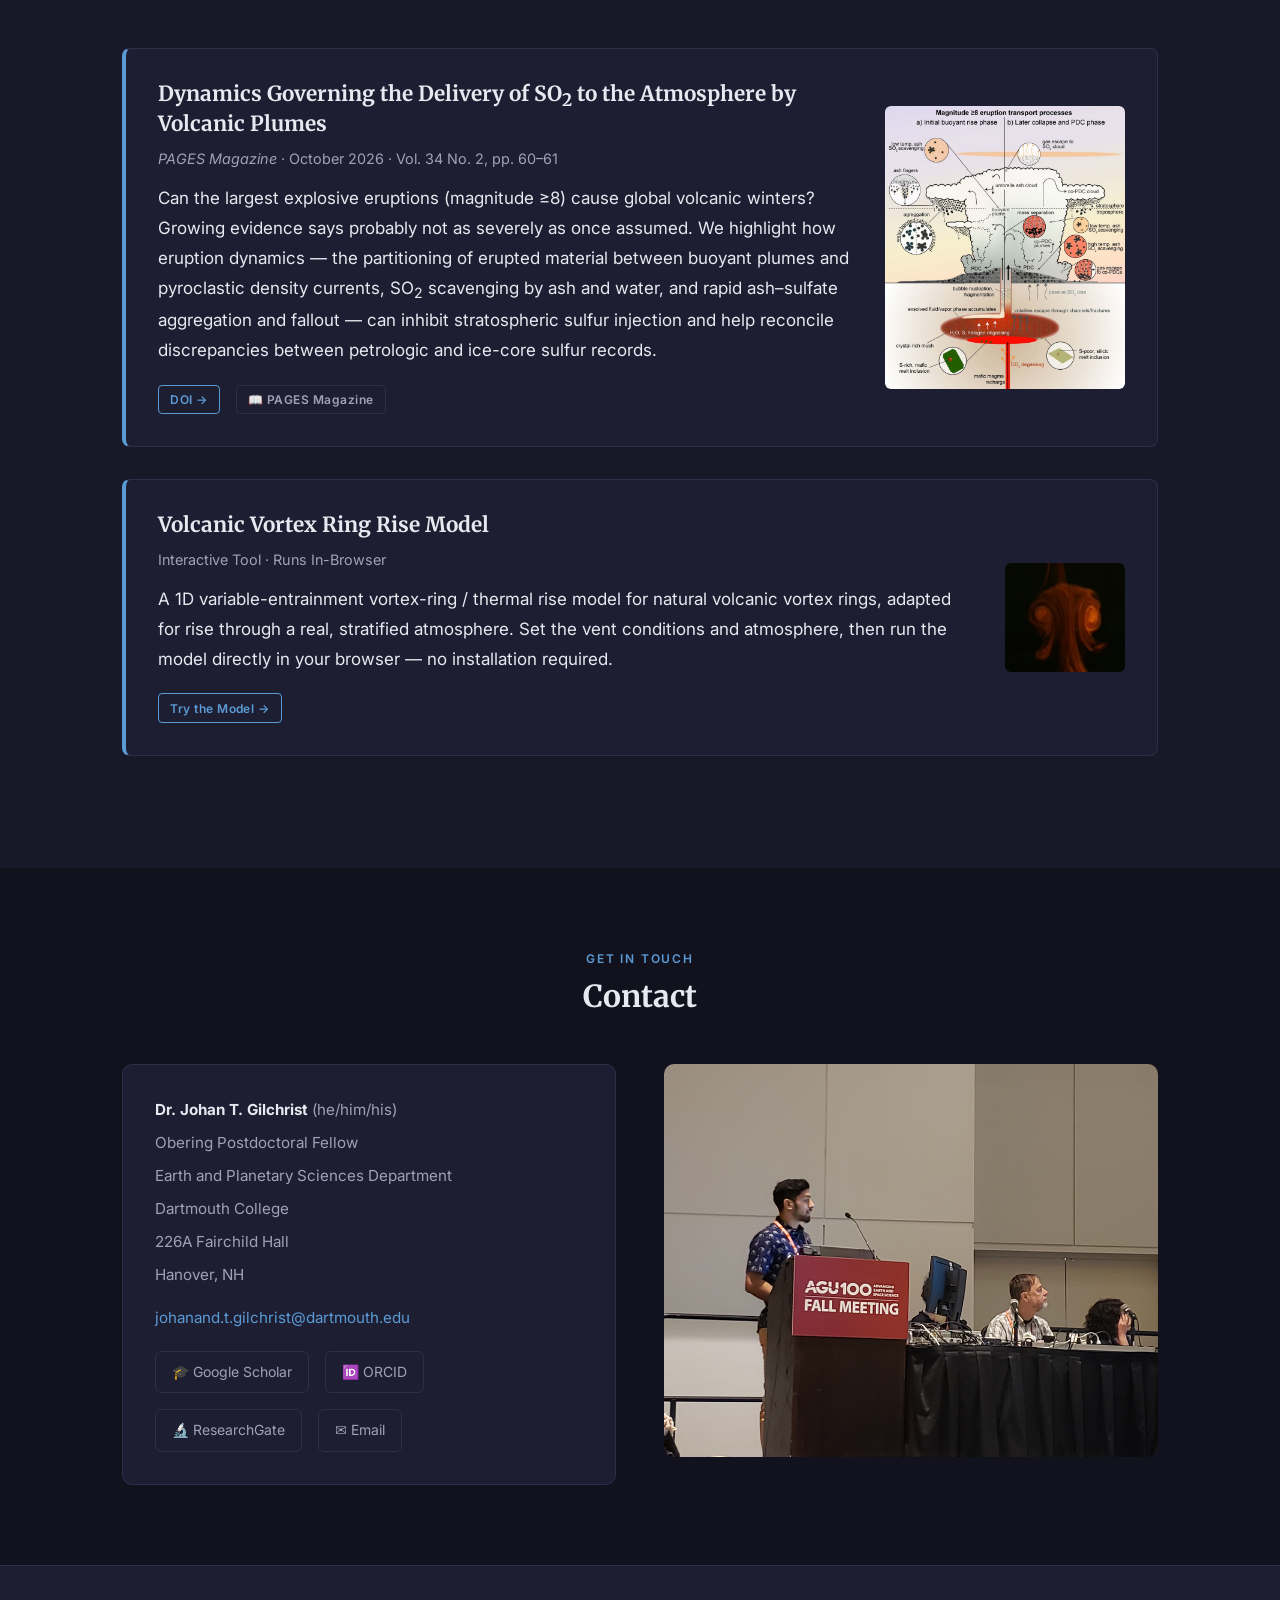
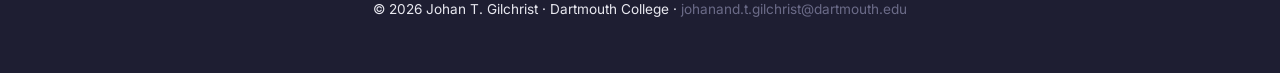
==== commit 3eab6755: "Replace homepage research highlight with PAGES Magazine SO2 article" ====
--- a/index.html
+++ b/index.html
@@ -180,30 +180,29 @@
 
                 <div class="highlight-box">
                     <div>
-                        <h3 style="margin-bottom: 0.5rem;">Submarine Caldera Eruptions &amp; Terraced Deposits</h3>
+                        <h3 style="margin-bottom: 0.5rem;">Dynamics Governing the Delivery of SO<sub>2</sub> to the Atmosphere by Volcanic Plumes</h3>
                         <p style="color:var(--text-secondary); font-size:0.9rem; margin-bottom:0.8rem;">
-                            <em>Nature Geoscience</em> · May 2023 · Vol. 16 No. 5
+                            <em>PAGES Magazine</em> · October 2026 · Vol. 34 No. 2, pp. 60&ndash;61
                         </p>
                         <p>
-                            Our research explores how terraced slopes of submarine caldera volcanoes,
-                            such as Santorini, Greece, can be used to estimate elusive eruption source
-                            conditions. Fountain physics causes caldera-forming eruption columns to
-                            collapse periodically as doughnut-shaped sedimentation waves, generating
-                            tsunamis, surfing hot rock avalanches, and submarine pyroclastic density
-                            currents — helping explain why large eruptions like Hunga Tonga (Jan 2022)
-                            can have surprisingly little climate impact.
+                            Can the largest explosive eruptions (magnitude &ge;8) cause global volcanic
+                            winters? Growing evidence says probably not as severely as once assumed. We
+                            highlight how eruption dynamics &mdash; the partitioning of erupted material
+                            between buoyant plumes and pyroclastic density currents, SO<sub>2</sub> scavenging
+                            by ash and water, and rapid ash&ndash;sulfate aggregation and fallout &mdash; can
+                            inhibit stratospheric sulfur injection and help reconcile discrepancies between
+                            petrologic and ice-core sulfur records.
                         </p>
                         <div style="display:flex; gap:1rem; flex-wrap:wrap; margin-top:1rem;">
-                            <!-- 🔧 TO DO: Replace # with the actual DOI link -->
-                            <a href="https://doi.org/10.1038/s41561-023-01160-z" class="pub-badge doi" target="_blank">DOI →</a>
-                            <a href="https://www.cbc.ca/radio/quirks/quirks-and-quarks-april-22-2023-1.6817336"
-                               class="pub-badge" target="_blank">🎙️ CBC Quirks &amp; Quarks</a>
+                            <a href="https://doi.org/10.22498/pages.34.2.60" class="pub-badge doi" target="_blank">DOI →</a>
+                            <a href="https://pastglobalchanges.org/publications/pages-magazines/pages-magazine/139069"
+                               class="pub-badge" target="_blank">📖 PAGES Magazine</a>
                         </div>
                     </div>
-                    <!-- 🔧 TO DO: Replace with your Nature Geoscience cover image -->
-                    <img src="assets/index/NatureGeoscience_SedimentationWavesCover.png"
-                         alt="Nature Geoscience May 2023 cover"
+                    <img src="assets/index/PAGES_SO2_Figure1.jpg"
+                         alt="Schematic of magnitude 8 or greater eruption transport processes controlling SO2 delivery: buoyant rise phase and later collapse and pyroclastic density current phase"
                          class="highlight-box__img"
+                         style="width:240px;"
                          onerror="this.style.display='none'">
                 </div>
 
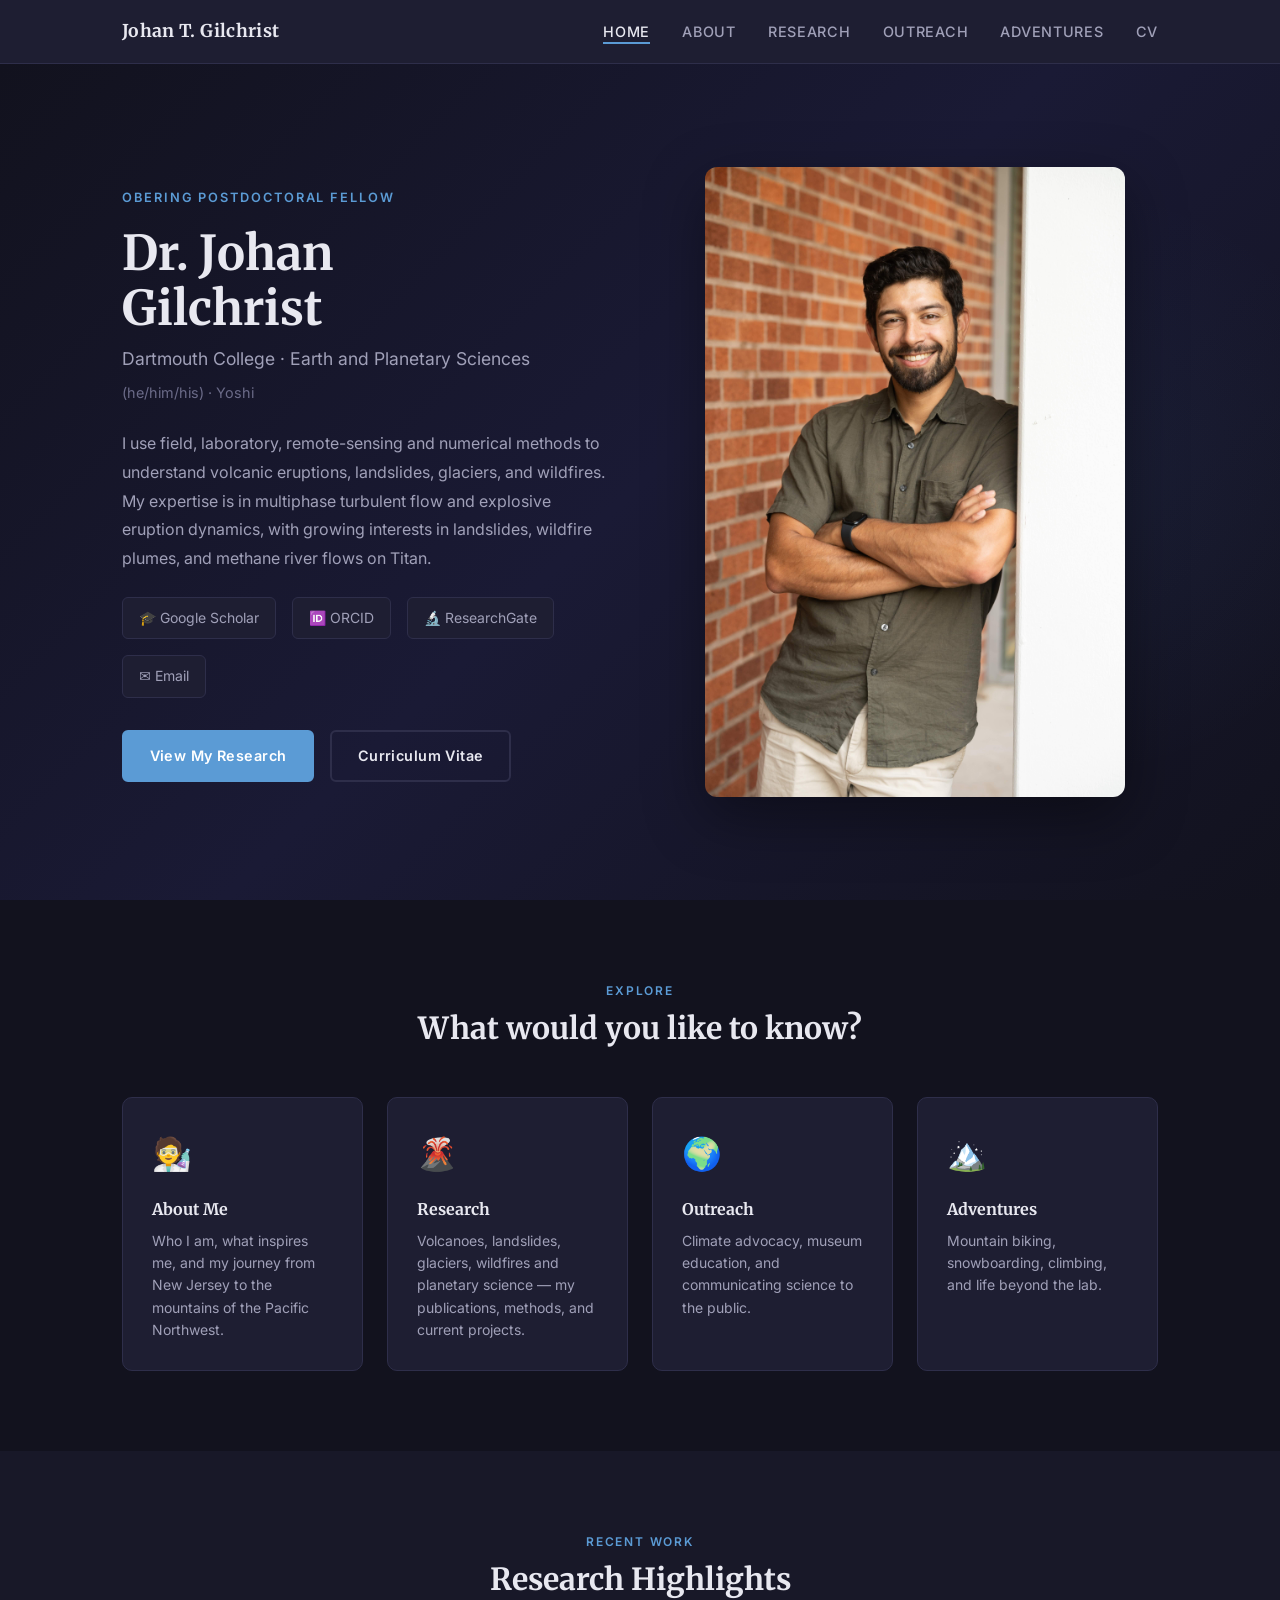
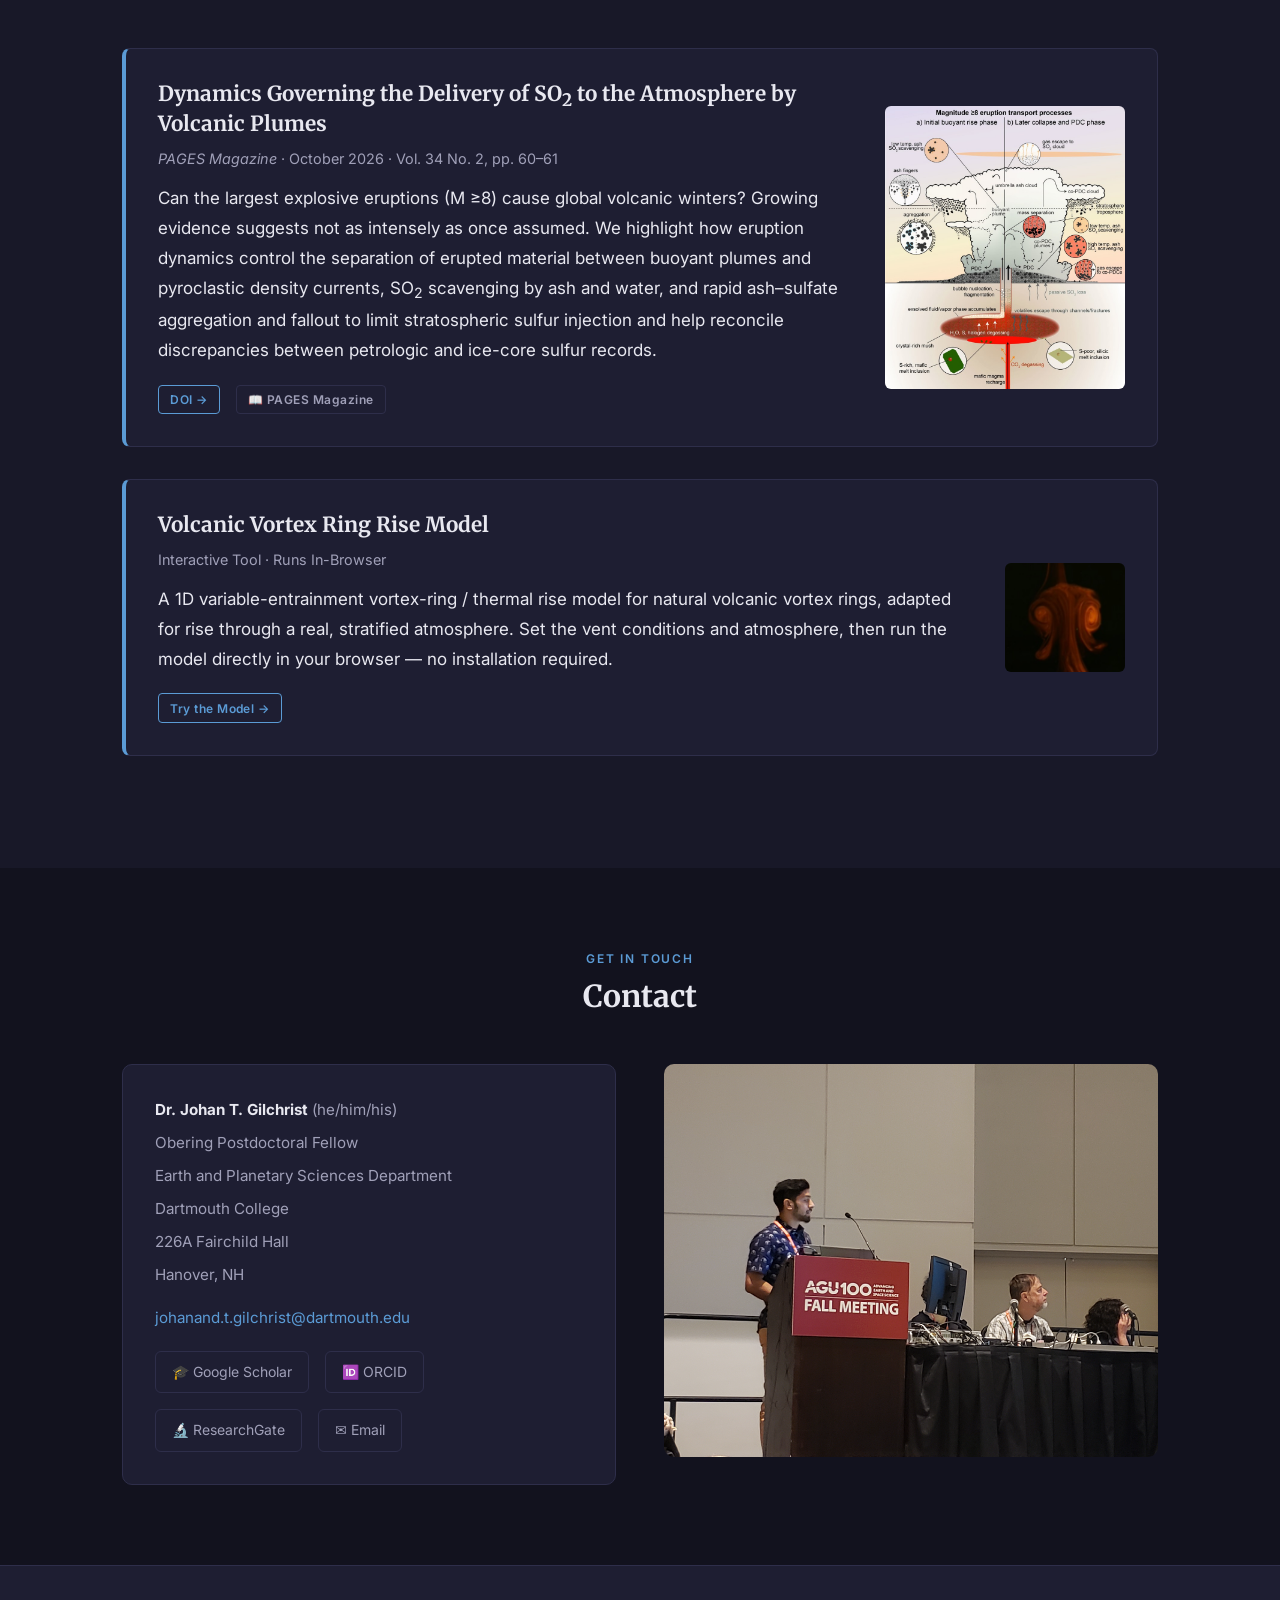
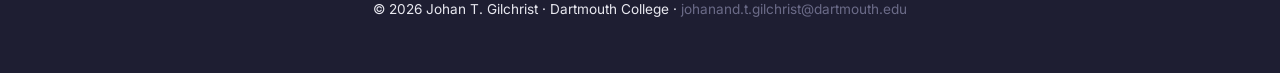
==== commit b28a2fe8: "Update PAGES Magazine SO2 article summary on homepage" ====
--- a/index.html
+++ b/index.html
@@ -185,12 +185,12 @@
                             <em>PAGES Magazine</em> · October 2026 · Vol. 34 No. 2, pp. 60&ndash;61
                         </p>
                         <p>
-                            Can the largest explosive eruptions (magnitude &ge;8) cause global volcanic
-                            winters? Growing evidence says probably not as severely as once assumed. We
-                            highlight how eruption dynamics &mdash; the partitioning of erupted material
+                            Can the largest explosive eruptions (M &ge;8) cause global volcanic
+                            winters? Growing evidence suggests not as intensely as once assumed. We
+                            highlight how eruption dynamics control the separation of erupted material
                             between buoyant plumes and pyroclastic density currents, SO<sub>2</sub> scavenging
-                            by ash and water, and rapid ash&ndash;sulfate aggregation and fallout &mdash; can
-                            inhibit stratospheric sulfur injection and help reconcile discrepancies between
+                            by ash and water, and rapid ash&ndash;sulfate aggregation and fallout to
+                            limit stratospheric sulfur injection and help reconcile discrepancies between
                             petrologic and ice-core sulfur records.
                         </p>
                         <div style="display:flex; gap:1rem; flex-wrap:wrap; margin-top:1rem;">
